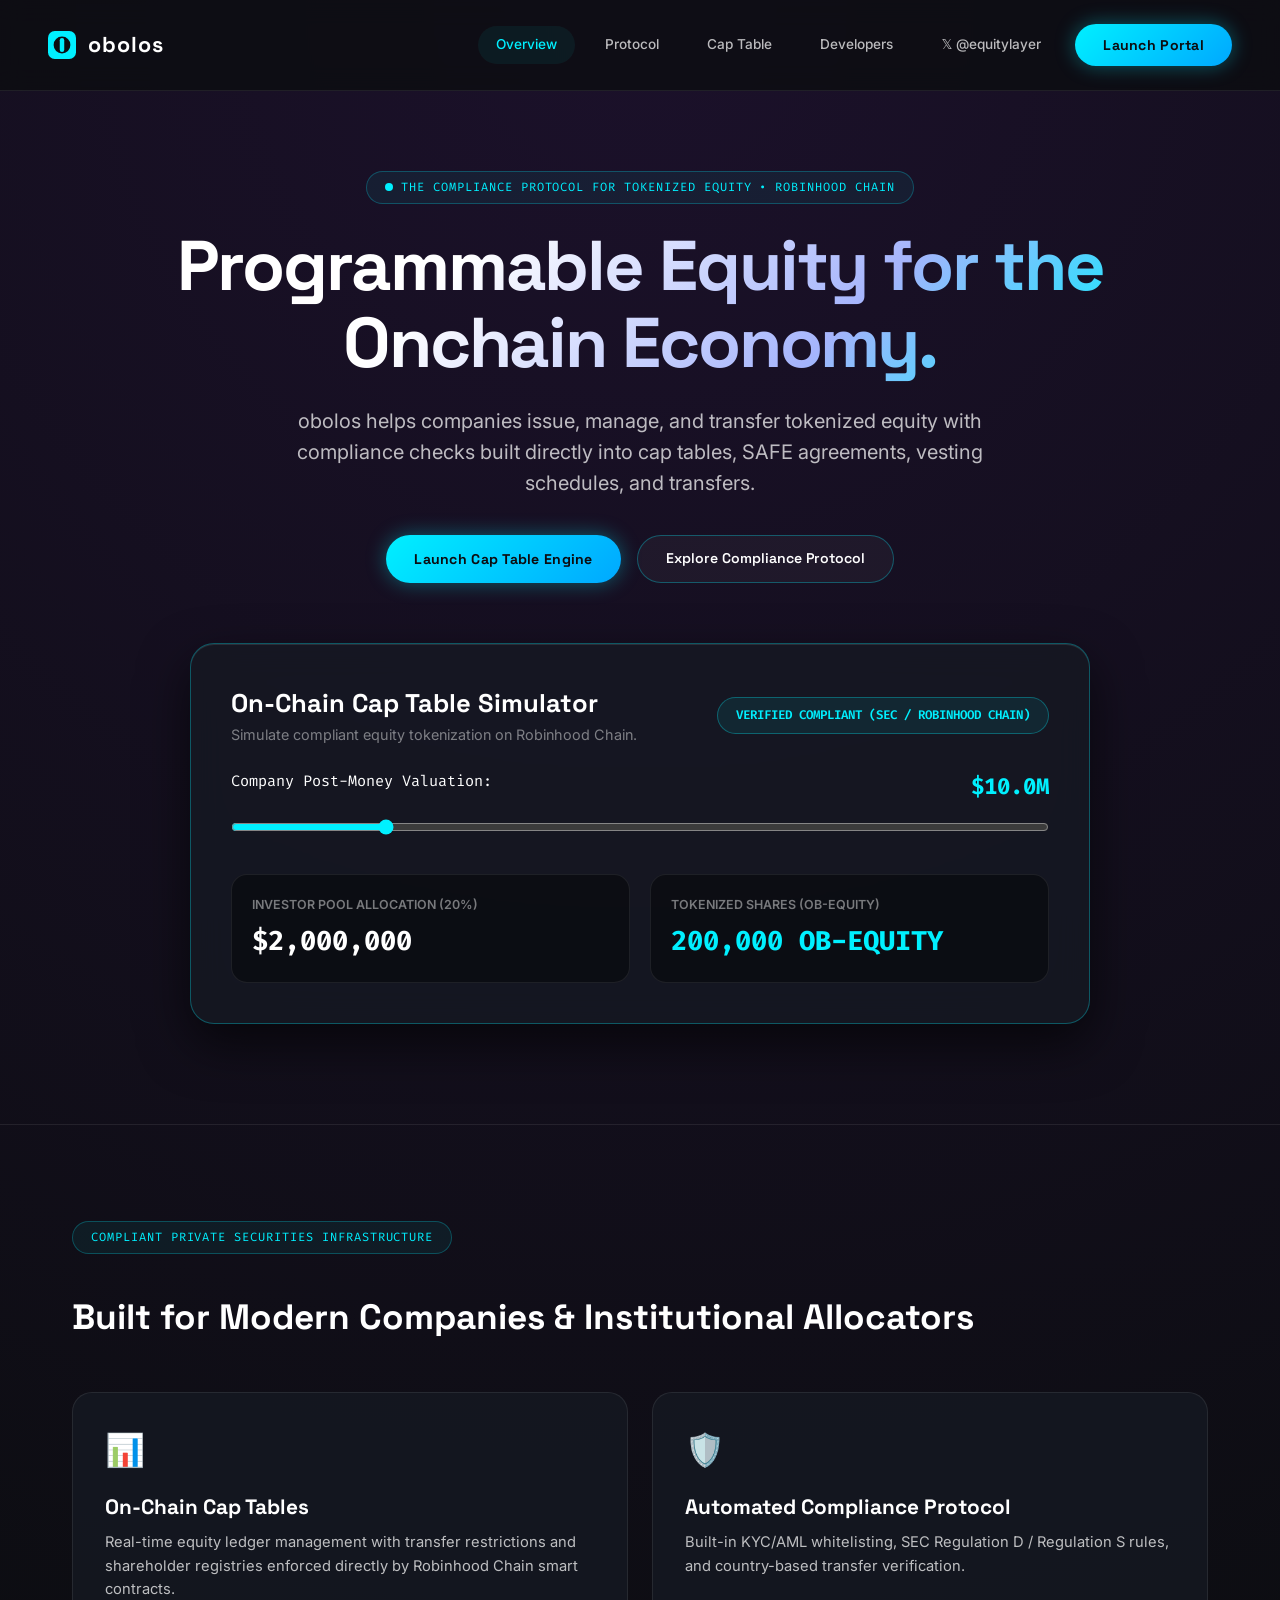
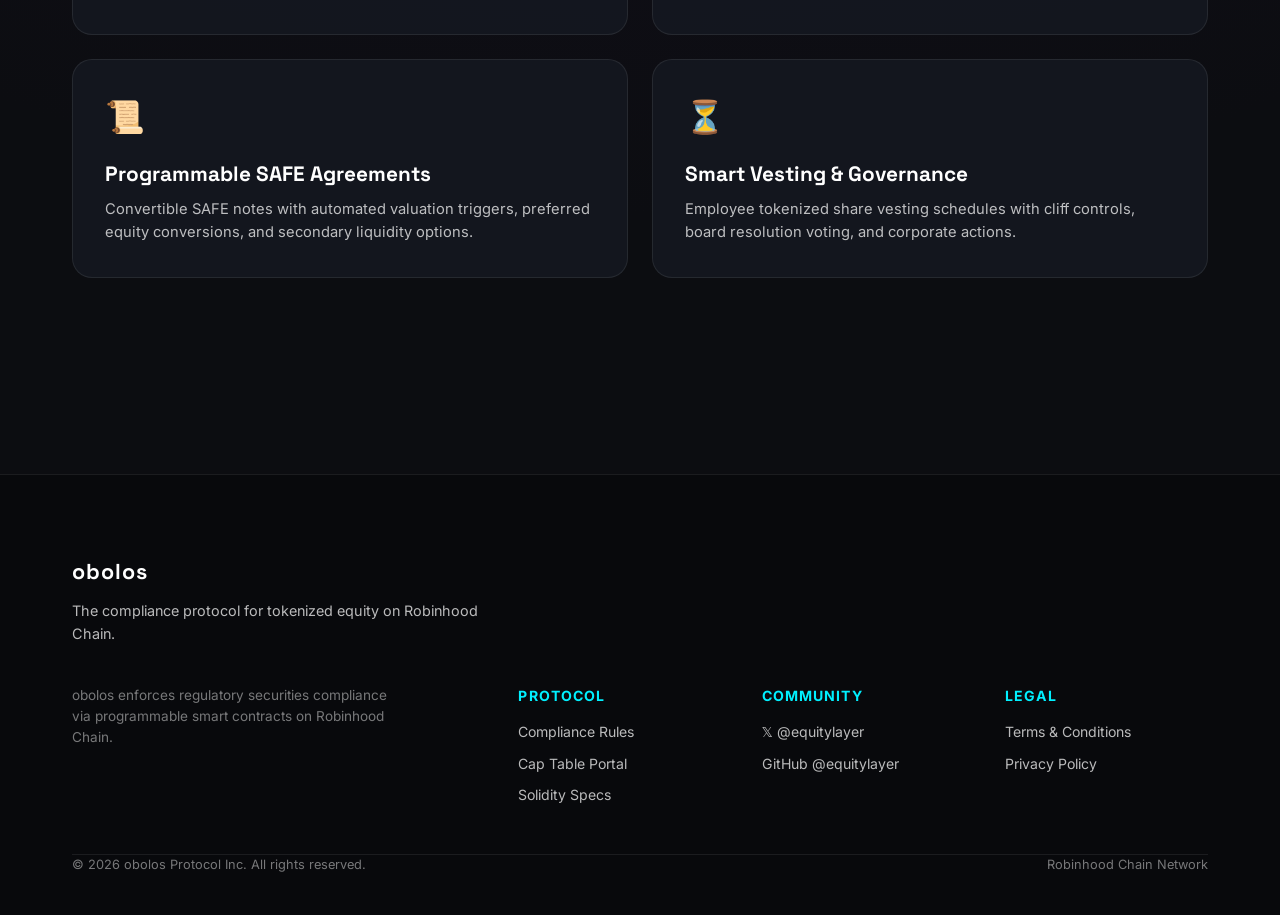
==== index.html @ 413ba65c "Initial commit of obolos (obolos.io replica for Robinhood Chain) — The Compliance Protocol for Token" ====
<!DOCTYPE html>
<html lang="en">
<head>
  <meta charset="utf-8" />
  <meta name="viewport" content="width=device-width, initial-scale=1" />
  <title>obolos | The Compliance Protocol for Tokenized Equity</title>
  <meta name="description" content="obolos helps companies issue, manage, and transfer tokenized equity with compliance checks built into cap tables, SAFE agreements, vesting, and transfers on Robinhood Chain." />
  <meta name="theme-color" content="#0c0d11" />
  <link rel="stylesheet" href="styles.css" />
  <link rel="icon" type="image/svg+xml" href="favicon.svg" />
  <meta property="og:title" content="obolos | The Compliance Protocol for Tokenized Equity" />
  <meta property="og:description" content="Programmable Equity for the Onchain Economy on Robinhood Chain." />
</head>
<body>

  <!-- Top Navigation Bar -->
  <header class="navbar-obolos">
    <a href="index.html" class="brand-logo-obolos">
      <svg width="28" height="28" viewBox="0 0 100 100" fill="none" xmlns="http://www.w3.org/2000/svg">
        <rect width="100" height="100" rx="24" fill="#00f0ff"/>
        <circle cx="50" cy="50" r="30" fill="#0c0d11"/>
        <rect x="42" y="25" width="16" height="50" rx="8" fill="#00f0ff"/>
      </svg>
      obolos
    </a>

    <div class="desktop-nav-links" style="display: flex; align-items: center; gap: 16px;">
      <nav class="nav-links-obolos">
        <a href="index.html" class="nav-link-obolos active">Overview</a>
        <a href="protocol.html" class="nav-link-obolos">Protocol</a>
        <a href="cap-table.html" class="nav-link-obolos">Cap Table</a>
        <a href="developers.html" class="nav-link-obolos">Developers</a>
        <a href="https://x.com/equitylayer" target="_blank" class="nav-link-obolos">𝕏 @equitylayer</a>
      </nav>

      <button class="btn-obolos-cyan" onclick="launchComplianceModal()">Launch Portal</button>
    </div>

    <!-- Mobile Hamburger Button -->
    <button class="btn-hamburger-obolos" onclick="toggleMobileMenuObolos()" aria-label="Open menu">
      <div>
        <span></span>
        <span></span>
        <span></span>
      </div>
    </button>
  </header>

  <!-- Mobile Menu Drawer -->
  <div id="mobileMenuDrawerObolos" class="mobile-menu-drawer-obolos">
    <div style="display: flex; justify-content: space-between; align-items: center;">
      <a href="index.html" class="brand-logo-obolos" onclick="toggleMobileMenuObolos()">
        obolos
      </a>
      <button style="background: transparent; border: none; font-size: 2rem; color: var(--neon-cyan);" onclick="toggleMobileMenuObolos()">&times;</button>
    </div>

    <div style="display: flex; flex-direction: column; gap: 24px; font-family: var(--font-display); font-size: 1.2rem; font-weight: 600; margin-top: 40px;">
      <a href="index.html" style="color: var(--neon-cyan);" onclick="toggleMobileMenuObolos()">Overview</a>
      <a href="protocol.html" style="color: #fff;" onclick="toggleMobileMenuObolos()">Protocol</a>
      <a href="cap-table.html" style="color: #fff;" onclick="toggleMobileMenuObolos()">Cap Table</a>
      <a href="developers.html" style="color: #fff;" onclick="toggleMobileMenuObolos()">Developers</a>
      <a href="https://x.com/equitylayer" target="_blank" style="color: var(--neon-cyan);" onclick="toggleMobileMenuObolos()">𝕏 @equitylayer</a>
    </div>

    <div style="margin-top: auto;">
      <button class="btn-obolos-cyan" style="width: 100%;" onclick="toggleMobileMenuObolos(); launchComplianceModal();">Launch Portal</button>
    </div>
  </div>

  <!-- HERO SECTION -->
  <section class="hero-obolos">
    <div class="wrap-container" style="position: relative; z-index: 10;">
      <div class="eyebrow-tag-obolos">
        <span style="width: 8px; height: 8px; border-radius: 50%; background: var(--neon-cyan);"></span>
        THE COMPLIANCE PROTOCOL FOR TOKENIZED EQUITY • ROBINHOOD CHAIN
      </div>

      <h1 class="hero-h1-obolos">Programmable Equity for the Onchain Economy.</h1>

      <p style="margin: 24px auto 0; max-width: 720px; font-size: 1.25rem; color: var(--text-muted); line-height: 1.55;">
        obolos helps companies issue, manage, and transfer tokenized equity with compliance checks built directly into cap tables, SAFE agreements, vesting schedules, and transfers.
      </p>

      <div style="margin-top: 36px; display: flex; justify-content: center; gap: 16px; flex-wrap: wrap;">
        <button class="btn-obolos-cyan" onclick="launchComplianceModal()">Launch Cap Table Engine</button>
        <a href="protocol.html" class="btn-obolos-outline">Explore Compliance Protocol</a>
      </div>

      <!-- INTERACTIVE CAP TABLE ENGINE WIDGET -->
      <div class="captable-card-obolos">
        <div style="display: flex; justify-content: space-between; align-items: center; margin-bottom: 24px; flex-wrap: wrap; gap: 16px;">
          <div>
            <h3 style="font-family: var(--font-display); font-size: 1.6rem; font-weight: 700;">On-Chain Cap Table Simulator</h3>
            <p style="color: var(--text-subtle); font-size: 0.9rem;">Simulate compliant equity tokenization on Robinhood Chain.</p>
          </div>

          <div id="complianceStatusBadge" style="background: rgba(0, 240, 255, 0.08); border: 1px solid rgba(0, 240, 255, 0.3); padding: 8px 18px; border-radius: 9999px; font-family: var(--font-mono); font-size: 0.78rem; color: var(--neon-cyan); font-weight: 600;">
            VERIFIED COMPLIANT (SEC / ROBINHOOD CHAIN)
          </div>
        </div>

        <div style="margin-bottom: 32px;">
          <div style="display: flex; justify-content: space-between; font-family: var(--font-mono); font-size: 0.95rem; margin-bottom: 12px;">
            <span>Company Post-Money Valuation:</span>
            <strong id="valDisplay" style="color: var(--neon-cyan); font-size: 1.4rem;">$10.0M</strong>
          </div>
          <input type="range" id="valSlider" min="1000000" max="50000000" step="1000000" value="10000000" style="width: 100%; accent-color: var(--neon-cyan); cursor: pointer;" />
        </div>

        <div style="display: grid; grid-template-columns: repeat(2, 1fr); gap: 20px;">
          <div style="background: rgba(0,0,0,0.4); border: 1px solid var(--stroke); border-radius: 16px; padding: 20px;">
            <div style="font-size: 0.78rem; color: var(--text-subtle); text-transform: uppercase; font-weight: 600;">Investor Pool Allocation (20%)</div>
            <div id="poolDisplay" style="font-family: var(--font-mono); font-size: 1.7rem; font-weight: 700; color: var(--text-white); margin-top: 6px;">$2,000,000</div>
          </div>

          <div style="background: rgba(0,0,0,0.4); border: 1px solid var(--stroke); border-radius: 16px; padding: 20px;">
            <div style="font-size: 0.78rem; color: var(--text-subtle); text-transform: uppercase; font-weight: 600;">Tokenized Shares (OB-EQUITY)</div>
            <div id="tokenSharesDisplay" style="font-family: var(--font-mono); font-size: 1.7rem; font-weight: 700; color: var(--neon-cyan); margin-top: 6px;">200,000 OB-EQUITY</div>
          </div>
        </div>
      </div>
    </div>
  </section>

  <!-- PROTOCOL FEATURES SECTION -->
  <section style="padding: 96px 0; border-top: 1px solid var(--stroke);">
    <div class="wrap-container">
      <div class="eyebrow-tag-obolos">COMPLIANT PRIVATE SECURITIES INFRASTRUCTURE</div>
      <h2 style="font-family: var(--font-display); font-size: 2.2rem; font-weight: 700; margin-top: 12px;">
        Built for Modern Companies & Institutional Allocators
      </h2>

      <div class="feature-grid-obolos">
        <div class="feature-card-item">
          <div style="font-size: 2rem; margin-bottom: 16px;">📊</div>
          <h3 style="font-family: var(--font-display); font-size: 1.3rem; font-weight: 700; margin-bottom: 8px;">On-Chain Cap Tables</h3>
          <p style="color: var(--text-muted); font-size: 0.92rem; line-height: 1.6;">
            Real-time equity ledger management with transfer restrictions and shareholder registries enforced directly by Robinhood Chain smart contracts.
          </p>
        </div>

        <div class="feature-card-item">
          <div style="font-size: 2rem; margin-bottom: 16px;">🛡️</div>
          <h3 style="font-family: var(--font-display); font-size: 1.3rem; font-weight: 700; margin-bottom: 8px;">Automated Compliance Protocol</h3>
          <p style="color: var(--text-muted); font-size: 0.92rem; line-height: 1.6;">
            Built-in KYC/AML whitelisting, SEC Regulation D / Regulation S rules, and country-based transfer verification.
          </p>
        </div>

        <div class="feature-card-item">
          <div style="font-size: 2rem; margin-bottom: 16px;">📜</div>
          <h3 style="font-family: var(--font-display); font-size: 1.3rem; font-weight: 700; margin-bottom: 8px;">Programmable SAFE Agreements</h3>
          <p style="color: var(--text-muted); font-size: 0.92rem; line-height: 1.6;">
            Convertible SAFE notes with automated valuation triggers, preferred equity conversions, and secondary liquidity options.
          </p>
        </div>

        <div class="feature-card-item">
          <div style="font-size: 2rem; margin-bottom: 16px;">⏳</div>
          <h3 style="font-family: var(--font-display); font-size: 1.3rem; font-weight: 700; margin-bottom: 8px;">Smart Vesting & Governance</h3>
          <p style="color: var(--text-muted); font-size: 0.92rem; line-height: 1.6;">
            Employee tokenized share vesting schedules with cliff controls, board resolution voting, and corporate actions.
          </p>
        </div>
      </div>
    </div>
  </section>

  <!-- FOOTER -->
  <footer class="footer-obolos">
    <div class="wrap-container">
      <div class="brand-logo-obolos" style="margin-bottom: 12px;">
        obolos
      </div>
      <p style="color: var(--text-muted); max-width: 440px; font-size: 0.9rem;">
        The compliance protocol for tokenized equity on Robinhood Chain.
      </p>

      <div class="footer-nav-grid" style="margin-top: 40px;">
        <div>
          <p style="font-size: 0.85rem; color: var(--text-subtle); max-width: 320px;">
            obolos enforces regulatory securities compliance via programmable smart contracts on Robinhood Chain.
          </p>
        </div>

        <div>
          <h4 style="font-size: 0.88rem; font-weight: 700; margin-bottom: 14px; text-transform: uppercase; letter-spacing: 0.08em; color: var(--neon-cyan);">Protocol</h4>
          <div style="display: flex; flex-direction: column; gap: 10px; font-size: 0.88rem; color: var(--text-muted);">
            <a href="protocol.html">Compliance Rules</a>
            <a href="cap-table.html">Cap Table Portal</a>
            <a href="developers.html">Solidity Specs</a>
          </div>
        </div>

        <div>
          <h4 style="font-size: 0.88rem; font-weight: 700; margin-bottom: 14px; text-transform: uppercase; letter-spacing: 0.08em; color: var(--neon-cyan);">Community</h4>
          <div style="display: flex; flex-direction: column; gap: 10px; font-size: 0.88rem; color: var(--text-muted);">
            <a href="https://x.com/equitylayer" target="_blank">𝕏 @equitylayer</a>
            <a href="https://github.com/equitylayer" target="_blank">GitHub @equitylayer</a>
          </div>
        </div>

        <div>
          <h4 style="font-size: 0.88rem; font-weight: 700; margin-bottom: 14px; text-transform: uppercase; letter-spacing: 0.08em; color: var(--neon-cyan);">Legal</h4>
          <div style="display: flex; flex-direction: column; gap: 10px; font-size: 0.88rem; color: var(--text-muted);">
            <a href="#">Terms & Conditions</a>
            <a href="#">Privacy Policy</a>
          </div>
        </div>
      </div>

      <div style="pt: 24px; border-top: 1px solid var(--stroke); display: flex; justify-content: space-between; font-size: 0.8rem; color: var(--text-subtle);">
        <span>&copy; 2026 obolos Protocol Inc. All rights reserved.</span>
        <span>Robinhood Chain Network</span>
      </div>
    </div>
  </footer>

  <script src="app.js"></script>
</body>
</html>
---- styles.css ----
/* ==========================================================================
   OBOLOS - THE COMPLIANCE PROTOCOL FOR TOKENIZED EQUITY (ROBINHOOD CHAIN)
   Design System: Dark Obsidian (#0c0d11), Neon Cyan (#00f0ff), Neon Violet (#8a2be2),
                  Glassmorphism (#161a23), Inter + Space Grotesk Typography
   ========================================================================== */

@import url('https://fonts.googleapis.com/css2?family=Inter:wght@300;400;500;600;700&family=Space+Grotesk:wght@400;500;600;700&family=Fira+Code:wght@400;500&display=swap');

:root {
  --bg-obsidian: #0c0d11;
  --bg-card: rgba(22, 26, 35, 0.75);
  --bg-card-hover: rgba(30, 36, 48, 0.85);

  --neon-cyan: #00f0ff;
  --neon-violet: #8a2be2;
  --neon-blue: #3b82f6;

  --stroke: rgba(255, 255, 255, 0.08);
  --stroke-glow: rgba(0, 240, 255, 0.3);

  --text-white: #ffffff;
  --text-muted: rgba(255, 255, 255, 0.72);
  --text-subtle: rgba(255, 255, 255, 0.45);

  --font-sans: 'Inter', system-ui, sans-serif;
  --font-display: 'Space Grotesk', system-ui, sans-serif;
  --font-mono: 'Fira Code', monospace;
}

*, *::before, *::after {
  box-sizing: border-box;
  margin: 0;
  padding: 0;
}

html {
  scroll-behavior: smooth;
  font-size: 16px;
  background-color: var(--bg-obsidian);
  color: var(--text-white);
  font-family: var(--font-sans);
  -webkit-font-smoothing: antialiased;
}

body {
  min-height: 100vh;
  position: relative;
  overflow-x: hidden;
  line-height: 1.55;
  background: radial-gradient(circle at 50% 0%, rgba(138, 43, 226, 0.12) 0%, rgba(12, 13, 17, 1) 70%);
}

a {
  color: inherit;
  text-decoration: none;
}

button {
  font-family: inherit;
  cursor: pointer;
}

/* Layout Container */
.wrap-container {
  max-width: 1200px;
  margin: 0 auto;
  padding: 0 32px;
}

/* Top Navbar */
.navbar-obolos {
  display: flex;
  align-items: center;
  justify-content: space-between;
  padding: 24px 48px;
  background: rgba(12, 13, 17, 0.8);
  backdrop-filter: blur(12px);
  position: sticky;
  top: 0;
  z-index: 100;
  border-bottom: 1px solid var(--stroke);
}

.brand-logo-obolos {
  display: inline-flex;
  align-items: center;
  gap: 12px;
  font-family: var(--font-display);
  font-size: 1.35rem;
  font-weight: 700;
  letter-spacing: 0.05em;
  color: var(--text-white);
}

.nav-links-obolos {
  display: flex;
  align-items: center;
  gap: 12px;
}

.nav-link-obolos {
  padding: 8px 18px;
  border-radius: 9999px;
  font-size: 0.85rem;
  font-weight: 500;
  color: var(--text-muted);
  transition: all 0.2s ease;
}

.nav-link-obolos:hover, .nav-link-obolos.active {
  color: var(--neon-cyan);
  background: rgba(0, 240, 255, 0.06);
}

/* Buttons */
.btn-obolos-cyan {
  background: linear-gradient(135deg, #00f0ff 0%, #00a8ff 100%);
  color: #0c0d11;
  padding: 12px 28px;
  border-radius: 9999px;
  border: none;
  font-family: var(--font-display);
  font-size: 0.88rem;
  font-weight: 700;
  letter-spacing: 0.02em;
  box-shadow: 0 0 20px rgba(0, 240, 255, 0.35);
  transition: all 0.2s ease;
  display: inline-flex;
  align-items: center;
  justify-content: center;
}

.btn-obolos-cyan:hover {
  transform: translateY(-2px);
  box-shadow: 0 0 30px rgba(0, 240, 255, 0.6);
}

.btn-obolos-outline {
  background: rgba(255, 255, 255, 0.04);
  color: var(--text-white);
  padding: 12px 28px;
  border-radius: 9999px;
  border: 1px solid var(--stroke-glow);
  font-family: var(--font-display);
  font-size: 0.88rem;
  font-weight: 600;
  transition: all 0.2s ease;
  display: inline-flex;
  align-items: center;
  justify-content: center;
}

.btn-obolos-outline:hover {
  background: rgba(0, 240, 255, 0.1);
  border-color: var(--neon-cyan);
  color: var(--neon-cyan);
}

/* Hero Section */
.hero-obolos {
  padding: 80px 0 100px;
  text-align: center;
  position: relative;
}

.eyebrow-tag-obolos {
  display: inline-flex;
  align-items: center;
  gap: 8px;
  background: rgba(0, 240, 255, 0.06);
  border: 1px solid rgba(0, 240, 255, 0.25);
  padding: 6px 18px;
  border-radius: 9999px;
  font-family: var(--font-mono);
  font-size: 0.75rem;
  color: var(--neon-cyan);
  margin-bottom: 24px;
  letter-spacing: 0.08em;
}

h1.hero-h1-obolos {
  font-family: var(--font-display);
  font-size: clamp(42px, 5.5vw, 72px);
  line-height: 1.1;
  font-weight: 700;
  letter-spacing: -0.03em;
  background: linear-gradient(135deg, #ffffff 30%, #a5b4fc 70%, #00f0ff 100%);
  -webkit-background-clip: text;
  -webkit-text-fill-color: transparent;
  max-width: 960px;
  margin: 0 auto;
}

/* Cap Table Calculator Card */
.captable-card-obolos {
  background: var(--bg-card);
  border: 1px solid var(--stroke-glow);
  border-radius: 24px;
  padding: 40px;
  margin: 60px auto 0;
  max-width: 900px;
  box-shadow: 0 20px 50px rgba(0, 0, 0, 0.6), inset 0 1px 0 rgba(255,255,255,0.1);
  backdrop-filter: blur(16px);
  text-align: left;
}

/* Feature Grid */
.feature-grid-obolos {
  display: grid;
  grid-template-columns: repeat(2, 1fr);
  gap: 24px;
  margin-top: 48px;
}

.feature-card-item {
  background: var(--bg-card);
  border: 1px solid var(--stroke);
  border-radius: 20px;
  padding: 32px;
  transition: all 0.3s ease;
}

.feature-card-item:hover {
  border-color: var(--neon-cyan);
  transform: translateY(-4px);
  box-shadow: 0 12px 30px rgba(0, 240, 255, 0.15);
}

/* Footer Section */
footer.footer-obolos {
  background: #08090c;
  color: var(--text-white);
  padding: 80px 0 40px;
  border-top: 1px solid var(--stroke);
  margin-top: 100px;
}

.footer-nav-grid {
  display: grid;
  grid-template-columns: 2fr repeat(3, 1fr);
  gap: 40px;
  margin-bottom: 48px;
}

/* Mobile Hamburger Button & Drawer */
.btn-hamburger-obolos {
  display: none;
  width: 40px;
  height: 40px;
  border-radius: 50%;
  border: 1px solid var(--stroke-glow);
  background: rgba(255, 255, 255, 0.05);
  align-items: center;
  justify-content: center;
  cursor: pointer;
}

.btn-hamburger-obolos span {
  display: block;
  width: 16px;
  height: 2px;
  background: var(--neon-cyan);
  margin: 3px 0;
}

.mobile-menu-drawer-obolos {
  display: none;
  position: fixed;
  inset: 0;
  z-index: 999;
  background: rgba(12, 13, 17, 0.98);
  backdrop-filter: blur(16px);
  padding: 32px 24px;
  flex-direction: column;
  justify-content: space-between;
}

.mobile-menu-drawer-obolos.open {
  display: flex;
}

/* Responsive Media Queries */
@media (max-width: 1024px) {
  .wrap-container { padding: 0 24px; }
  .navbar-obolos { padding: 20px 24px; }
  .feature-grid-obolos { grid-template-columns: 1fr; }
  .footer-nav-grid { grid-template-columns: 1fr 1fr; gap: 32px; }
}

@media (max-width: 768px) {
  .desktop-nav-links { display: none !important; }
  .btn-hamburger-obolos { display: flex !important; }
  .navbar-obolos { padding: 16px 20px; }
  .hero-obolos { padding: 40px 0 60px; }
  h1.hero-h1-obolos { font-size: 2.3rem; }
  .captable-card-obolos { padding: 24px; margin-top: 36px; }
  .footer-nav-grid { grid-template-columns: 1fr; gap: 28px; }
}
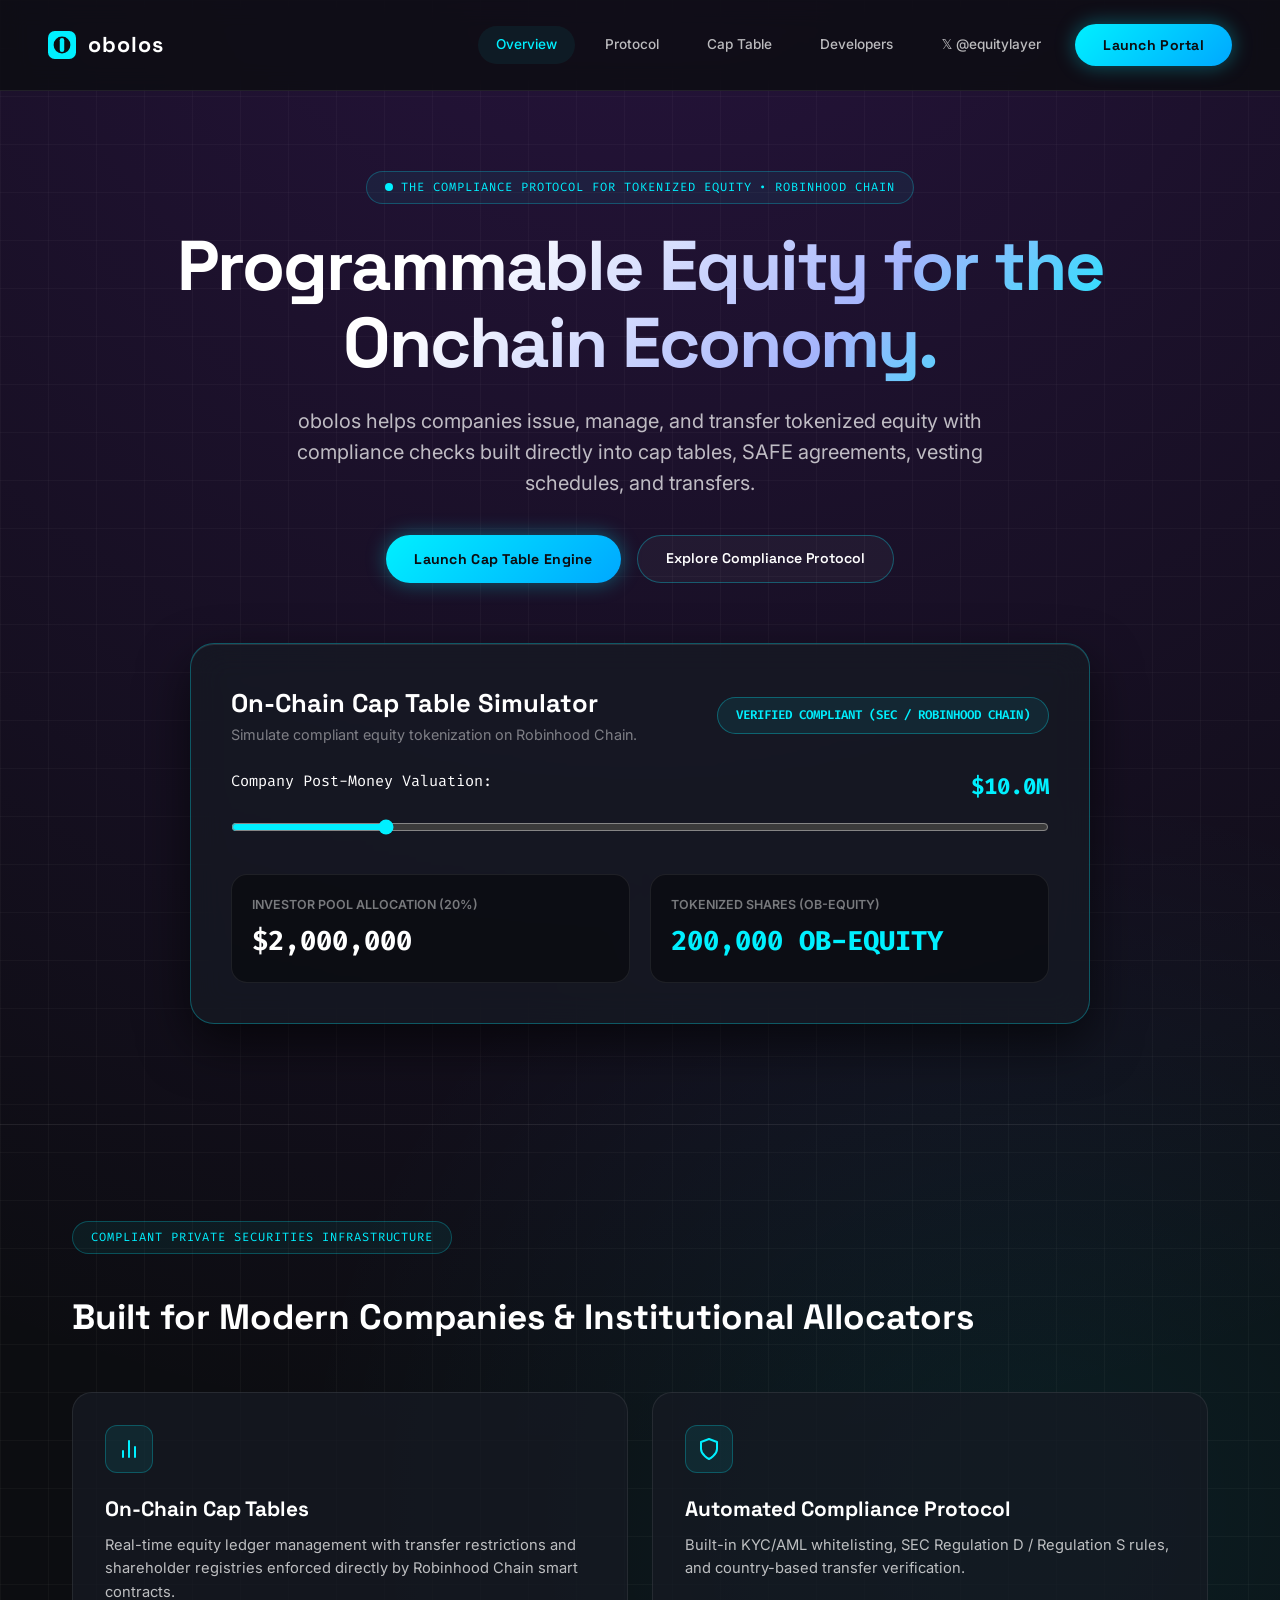
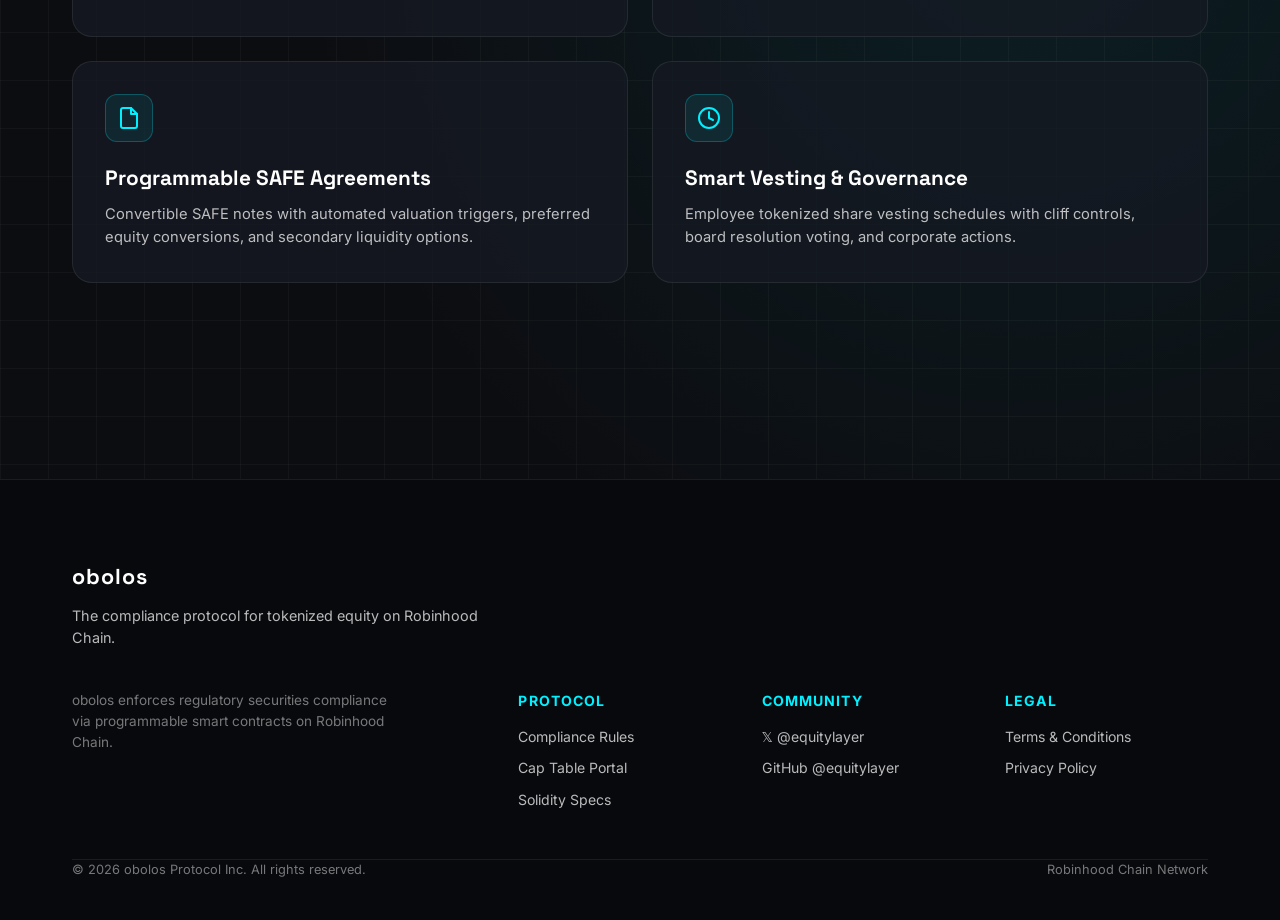
==== commit e47be245: "Upgrade UI to ultra-professional aesthetic with minimalist futuristic SVG icons and cyber grid mesh" ====
--- a/index.html
+++ b/index.html
@@ -133,7 +133,11 @@
 
       <div class="feature-grid-obolos">
         <div class="feature-card-item">
-          <div style="font-size: 2rem; margin-bottom: 16px;">📊</div>
+          <div style="width: 48px; height: 48px; border-radius: 12px; background: rgba(0, 240, 255, 0.08); border: 1px solid rgba(0, 240, 255, 0.25); display: flex; align-items: center; justify-content: center; margin-bottom: 20px;">
+            <svg width="24" height="24" viewBox="0 0 24 24" fill="none" xmlns="http://www.w3.org/2000/svg">
+              <path d="M18 20V10M12 20V4M6 20V14" stroke="#00f0ff" stroke-width="2" stroke-linecap="round" stroke-linejoin="round"/>
+            </svg>
+          </div>
           <h3 style="font-family: var(--font-display); font-size: 1.3rem; font-weight: 700; margin-bottom: 8px;">On-Chain Cap Tables</h3>
           <p style="color: var(--text-muted); font-size: 0.92rem; line-height: 1.6;">
             Real-time equity ledger management with transfer restrictions and shareholder registries enforced directly by Robinhood Chain smart contracts.
@@ -141,7 +145,11 @@
         </div>
 
         <div class="feature-card-item">
-          <div style="font-size: 2rem; margin-bottom: 16px;">🛡️</div>
+          <div style="width: 48px; height: 48px; border-radius: 12px; background: rgba(0, 240, 255, 0.08); border: 1px solid rgba(0, 240, 255, 0.25); display: flex; align-items: center; justify-content: center; margin-bottom: 20px;">
+            <svg width="24" height="24" viewBox="0 0 24 24" fill="none" xmlns="http://www.w3.org/2000/svg">
+              <path d="M12 22s8-4 8-10V5l-8-3-8 3v7c0 6 8 10 8 10z" stroke="#00f0ff" stroke-width="2" stroke-linecap="round" stroke-linejoin="round"/>
+            </svg>
+          </div>
           <h3 style="font-family: var(--font-display); font-size: 1.3rem; font-weight: 700; margin-bottom: 8px;">Automated Compliance Protocol</h3>
           <p style="color: var(--text-muted); font-size: 0.92rem; line-height: 1.6;">
             Built-in KYC/AML whitelisting, SEC Regulation D / Regulation S rules, and country-based transfer verification.
@@ -149,7 +157,12 @@
         </div>
 
         <div class="feature-card-item">
-          <div style="font-size: 2rem; margin-bottom: 16px;">📜</div>
+          <div style="width: 48px; height: 48px; border-radius: 12px; background: rgba(0, 240, 255, 0.08); border: 1px solid rgba(0, 240, 255, 0.25); display: flex; align-items: center; justify-content: center; margin-bottom: 20px;">
+            <svg width="24" height="24" viewBox="0 0 24 24" fill="none" xmlns="http://www.w3.org/2000/svg">
+              <path d="M14 2H6a2 2 0 0 0-2 2v16a2 2 0 0 0 2 2h12a2 2 0 0 0 2-2V8z" stroke="#00f0ff" stroke-width="2" stroke-linecap="round" stroke-linejoin="round"/>
+              <polyline points="14 2 14 8 20 8" stroke="#00f0ff" stroke-width="2" stroke-linecap="round" stroke-linejoin="round"/>
+            </svg>
+          </div>
           <h3 style="font-family: var(--font-display); font-size: 1.3rem; font-weight: 700; margin-bottom: 8px;">Programmable SAFE Agreements</h3>
           <p style="color: var(--text-muted); font-size: 0.92rem; line-height: 1.6;">
             Convertible SAFE notes with automated valuation triggers, preferred equity conversions, and secondary liquidity options.
@@ -157,7 +170,12 @@
         </div>
 
         <div class="feature-card-item">
-          <div style="font-size: 2rem; margin-bottom: 16px;">⏳</div>
+          <div style="width: 48px; height: 48px; border-radius: 12px; background: rgba(0, 240, 255, 0.08); border: 1px solid rgba(0, 240, 255, 0.25); display: flex; align-items: center; justify-content: center; margin-bottom: 20px;">
+            <svg width="24" height="24" viewBox="0 0 24 24" fill="none" xmlns="http://www.w3.org/2000/svg">
+              <circle cx="12" cy="12" r="10" stroke="#00f0ff" stroke-width="2"/>
+              <polyline points="12 6 12 12 16 14" stroke="#00f0ff" stroke-width="2" stroke-linecap="round" stroke-linejoin="round"/>
+            </svg>
+          </div>
           <h3 style="font-family: var(--font-display); font-size: 1.3rem; font-weight: 700; margin-bottom: 8px;">Smart Vesting & Governance</h3>
           <p style="color: var(--text-muted); font-size: 0.92rem; line-height: 1.6;">
             Employee tokenized share vesting schedules with cliff controls, board resolution voting, and corporate actions.
--- a/styles.css
+++ b/styles.css
@@ -47,7 +47,13 @@
   position: relative;
   overflow-x: hidden;
   line-height: 1.55;
-  background: radial-gradient(circle at 50% 0%, rgba(138, 43, 226, 0.12) 0%, rgba(12, 13, 17, 1) 70%);
+  background-color: var(--bg-obsidian);
+  background-image: 
+    radial-gradient(circle at 50% -10%, rgba(138, 43, 226, 0.22) 0%, transparent 60%),
+    radial-gradient(circle at 80% 60%, rgba(0, 240, 255, 0.08) 0%, transparent 40%),
+    linear-gradient(rgba(255, 255, 255, 0.03) 1px, transparent 1px),
+    linear-gradient(90deg, rgba(255, 255, 255, 0.03) 1px, transparent 1px);
+  background-size: 100% 100%, 100% 100%, 48px 48px, 48px 48px;
 }
 
 a {
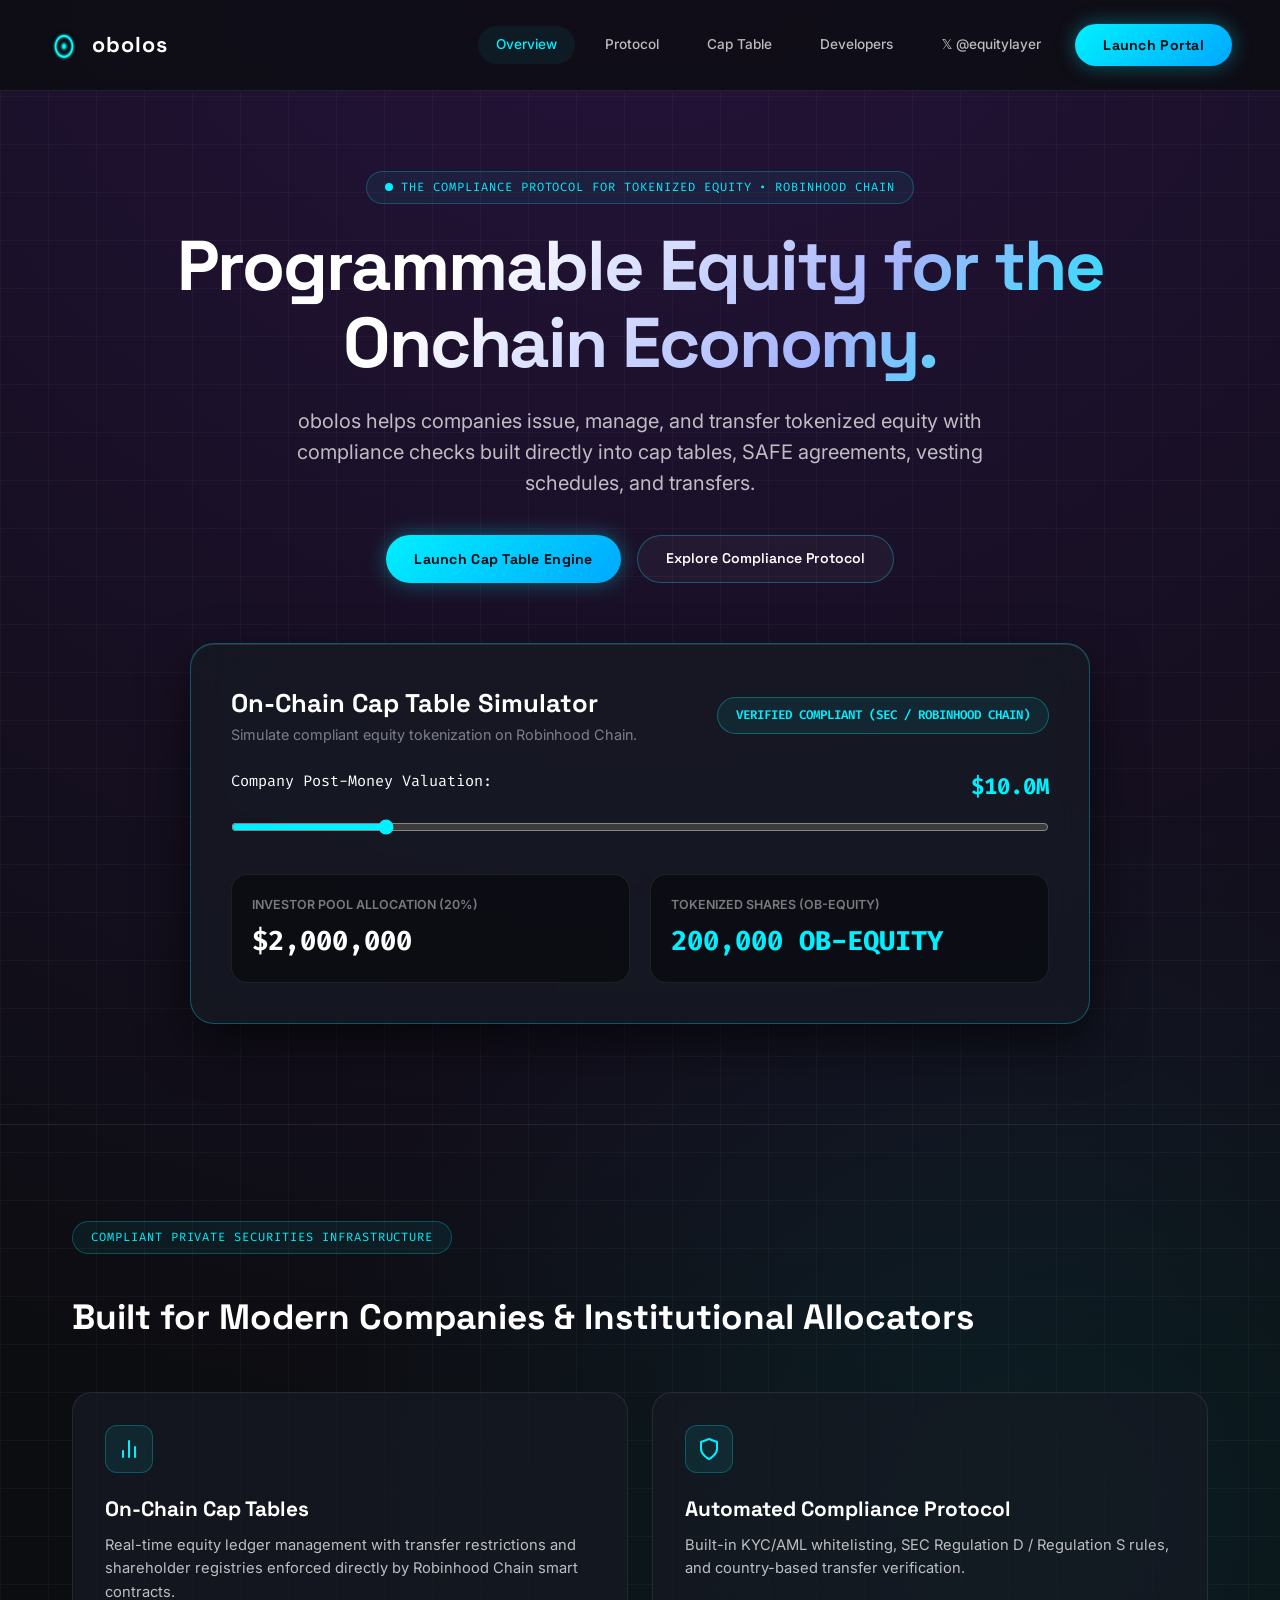
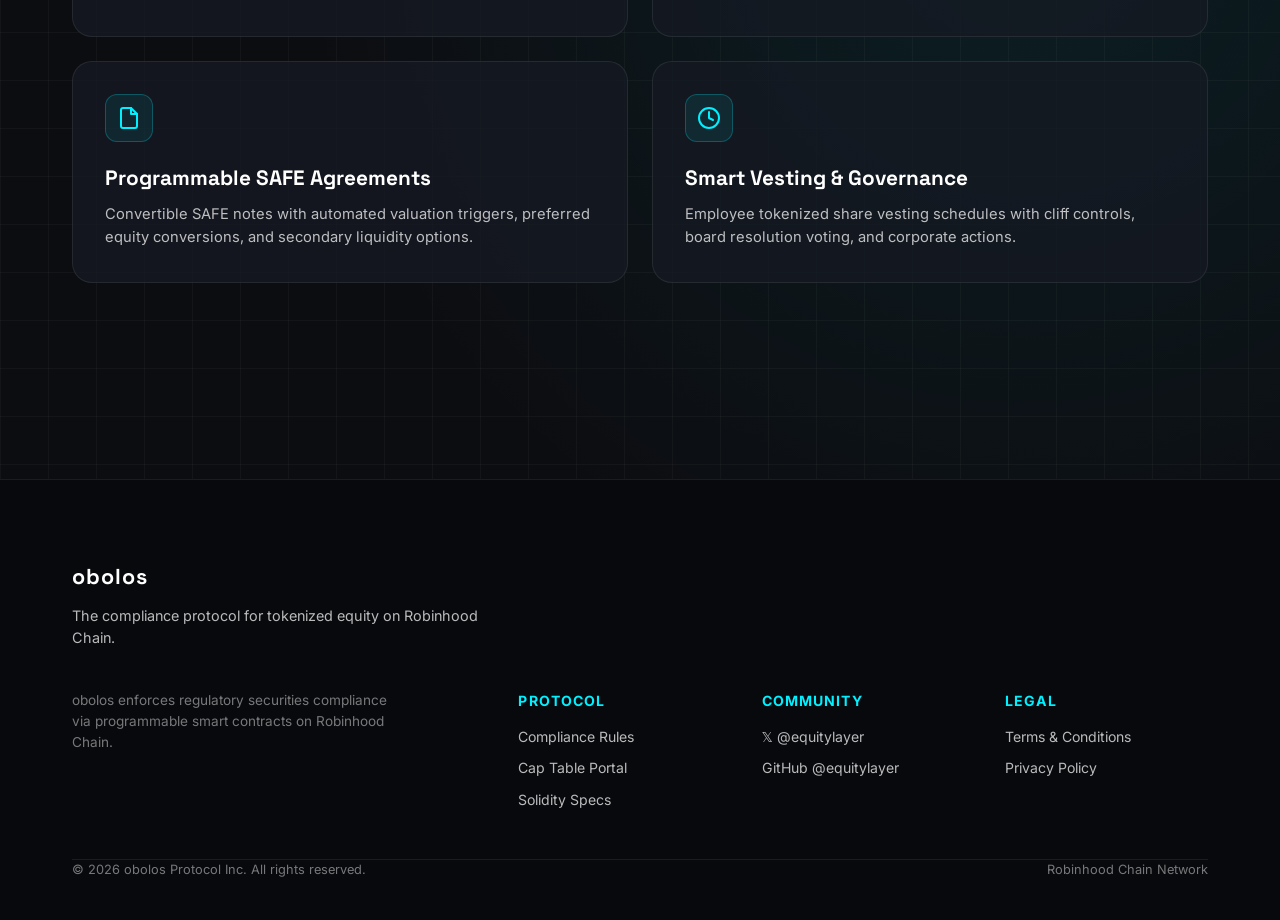
==== commit ec848467: "Update official obolos glowing neon cyan ring emblem logo and favicon across all 4 HTML pages" ====
--- a/index.html
+++ b/index.html
@@ -7,7 +7,9 @@
   <meta name="description" content="obolos helps companies issue, manage, and transfer tokenized equity with compliance checks built into cap tables, SAFE agreements, vesting, and transfers on Robinhood Chain." />
   <meta name="theme-color" content="#0c0d11" />
   <link rel="stylesheet" href="styles.css" />
+  <link rel="icon" type="image/png" href="favicon.png" />
   <link rel="icon" type="image/svg+xml" href="favicon.svg" />
+  <link rel="apple-touch-icon" href="apple-touch-icon.png" />
   <meta property="og:title" content="obolos | The Compliance Protocol for Tokenized Equity" />
   <meta property="og:description" content="Programmable Equity for the Onchain Economy on Robinhood Chain." />
 </head>
@@ -16,11 +18,7 @@
   <!-- Top Navigation Bar -->
   <header class="navbar-obolos">
     <a href="index.html" class="brand-logo-obolos">
-      <svg width="28" height="28" viewBox="0 0 100 100" fill="none" xmlns="http://www.w3.org/2000/svg">
-        <rect width="100" height="100" rx="24" fill="#00f0ff"/>
-        <circle cx="50" cy="50" r="30" fill="#0c0d11"/>
-        <rect x="42" y="25" width="16" height="50" rx="8" fill="#00f0ff"/>
-      </svg>
+      <img src="logo.png" alt="obolos logo" style="width: 32px; height: 32px; border-radius: 50%; object-fit: cover;">
       obolos
     </a>
 
@@ -68,6 +66,24 @@
     </div>
   </div>
 
+  <!-- INTERACTIVE PORTAL MODAL -->
+  <div id="obolosPortalModal" style="position: fixed; inset: 0; z-index: 2000; background: rgba(12, 13, 17, 0.9); backdrop-filter: blur(12px); display: none; align-items: center; justify-content: center;">
+    <div style="background: var(--bg-card); border: 1px solid var(--stroke-glow); border-radius: 24px; padding: 36px; width: 100%; max-width: 480px; box-shadow: 0 20px 50px rgba(0, 240, 255, 0.2);">
+      <div style="display: flex; justify-content: space-between; align-items: center; margin-bottom: 20px;">
+        <h3 style="font-family: var(--font-display); font-size: 1.4rem; font-weight: 700; color: var(--neon-cyan);">Robinhood Equity Portal</h3>
+        <button style="background: transparent; border: none; font-size: 1.6rem; color: var(--text-subtle);" onclick="closePortalModal()">&times;</button>
+      </div>
+
+      <p style="font-size: 0.88rem; color: var(--text-muted); margin-bottom: 24px;">Issue, manage, and verify compliance for tokenized equity on Robinhood Chain.</p>
+
+      <div style="display: flex; flex-direction: column; gap: 12px;">
+        <a href="cap-table.html" class="btn-obolos-cyan" style="width: 100%; text-align: center;">📊 Open Cap Table Ledger</a>
+        <a href="protocol.html" class="btn-obolos-outline" style="width: 100%; text-align: center;">🛡️ Verify Compliance Rules</a>
+        <a href="developers.html" class="btn-obolos-outline" style="width: 100%; text-align: center;">⚡ Developer Solidity Specs</a>
+      </div>
+    </div>
+  </div>
+
   <!-- HERO SECTION -->
   <section class="hero-obolos">
     <div class="wrap-container" style="position: relative; z-index: 10;">
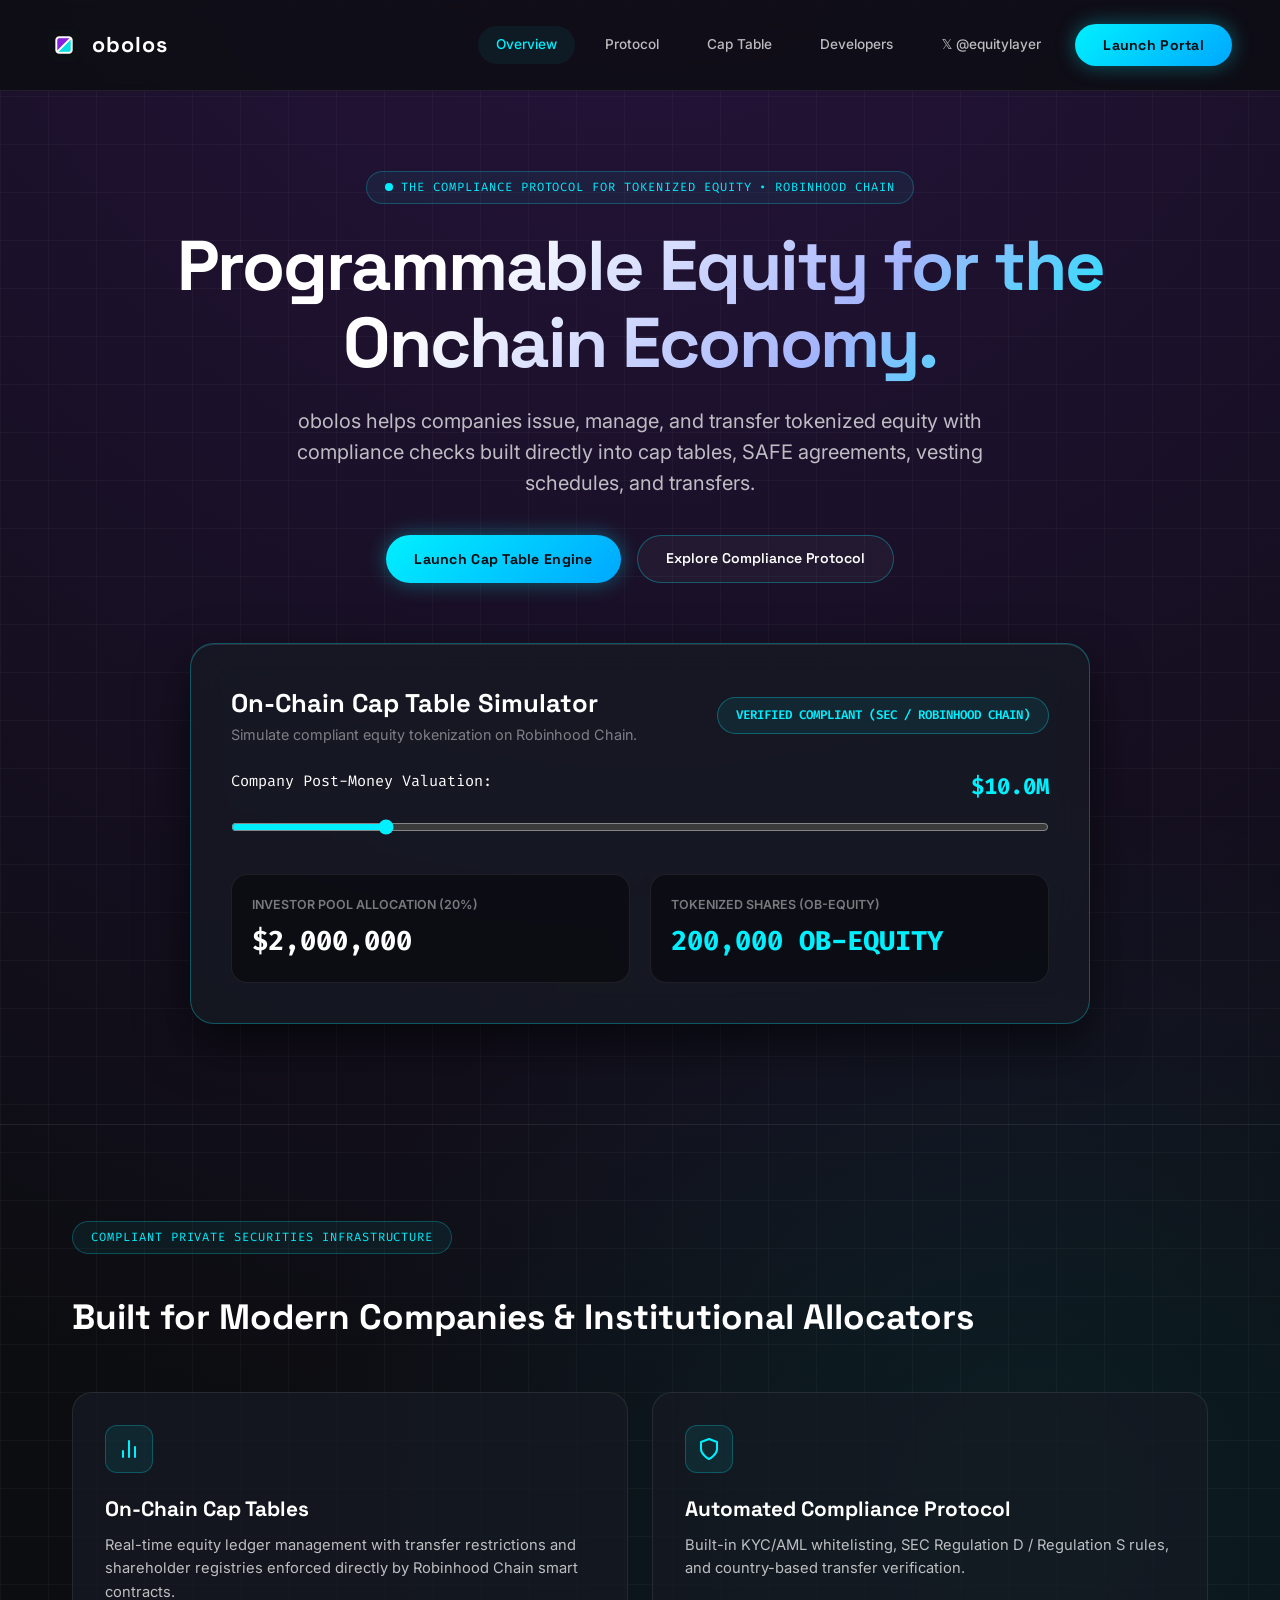
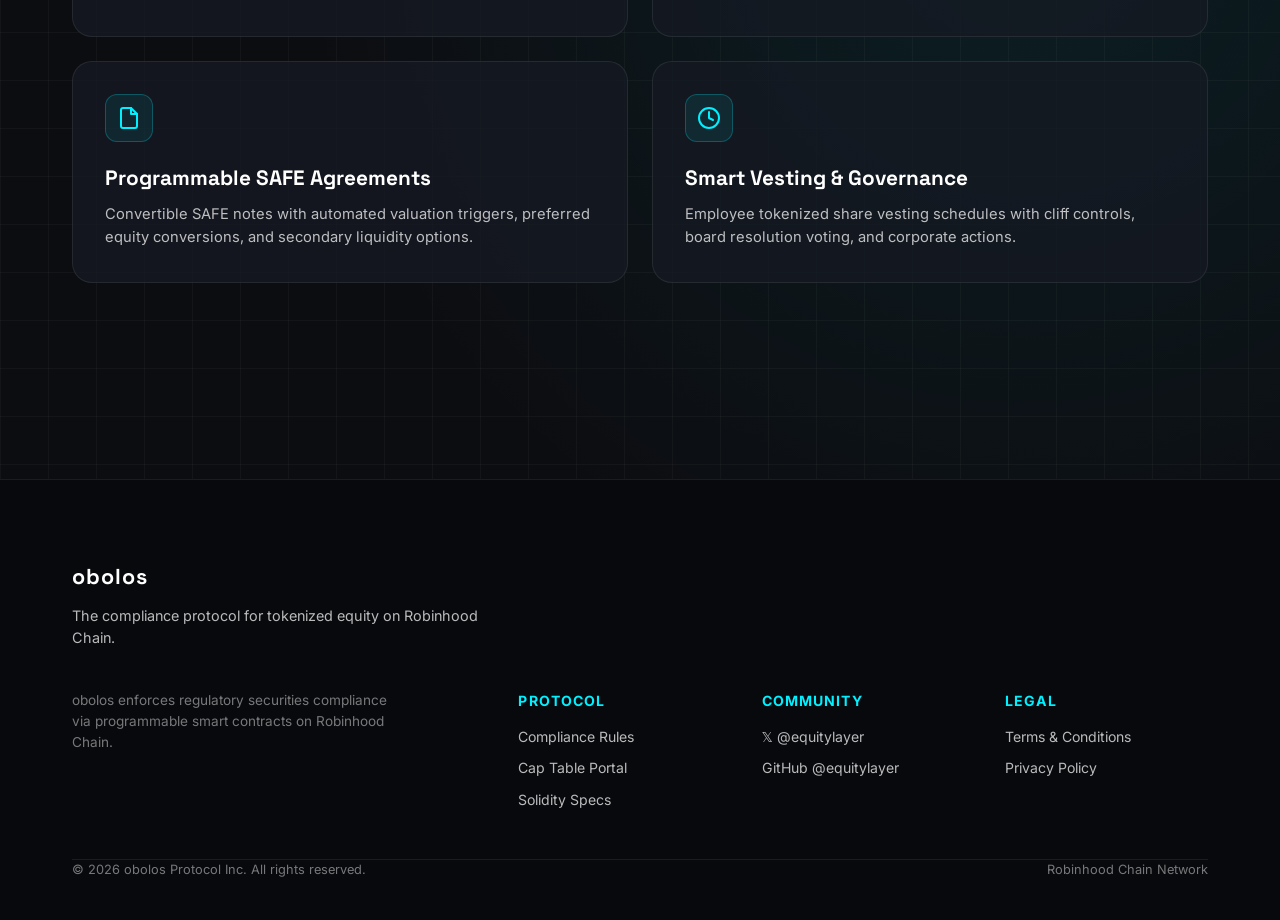
==== commit 02eb996d: "Update official obolos purple and cyan diagonal split triangle logo and favicon assets across all pa" ====
--- a/index.html
+++ b/index.html
@@ -18,7 +18,7 @@
   <!-- Top Navigation Bar -->
   <header class="navbar-obolos">
     <a href="index.html" class="brand-logo-obolos">
-      <img src="logo.png" alt="obolos logo" style="width: 32px; height: 32px; border-radius: 50%; object-fit: cover;">
+      <img src="logo.png" alt="obolos logo" style="width: 32px; height: 32px; border-radius: 8px; object-fit: cover;">
       obolos
     </a>
 
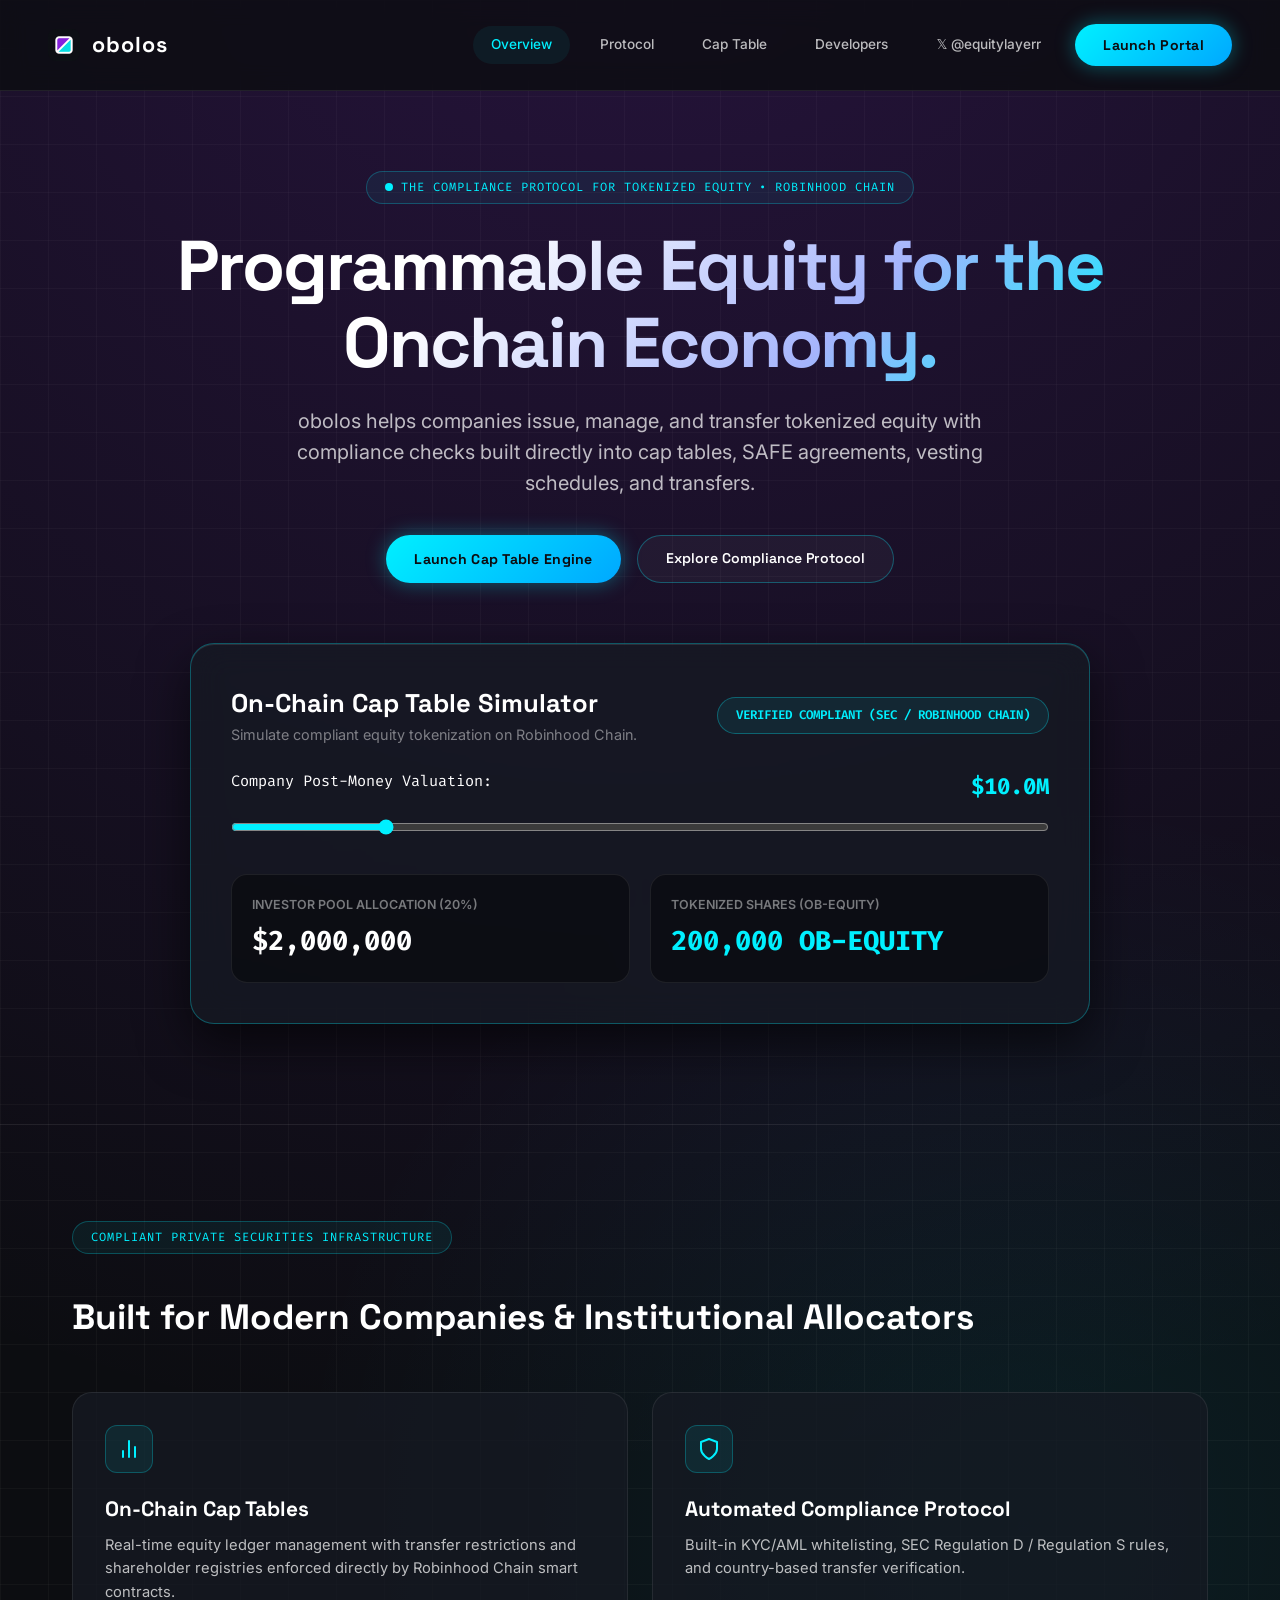
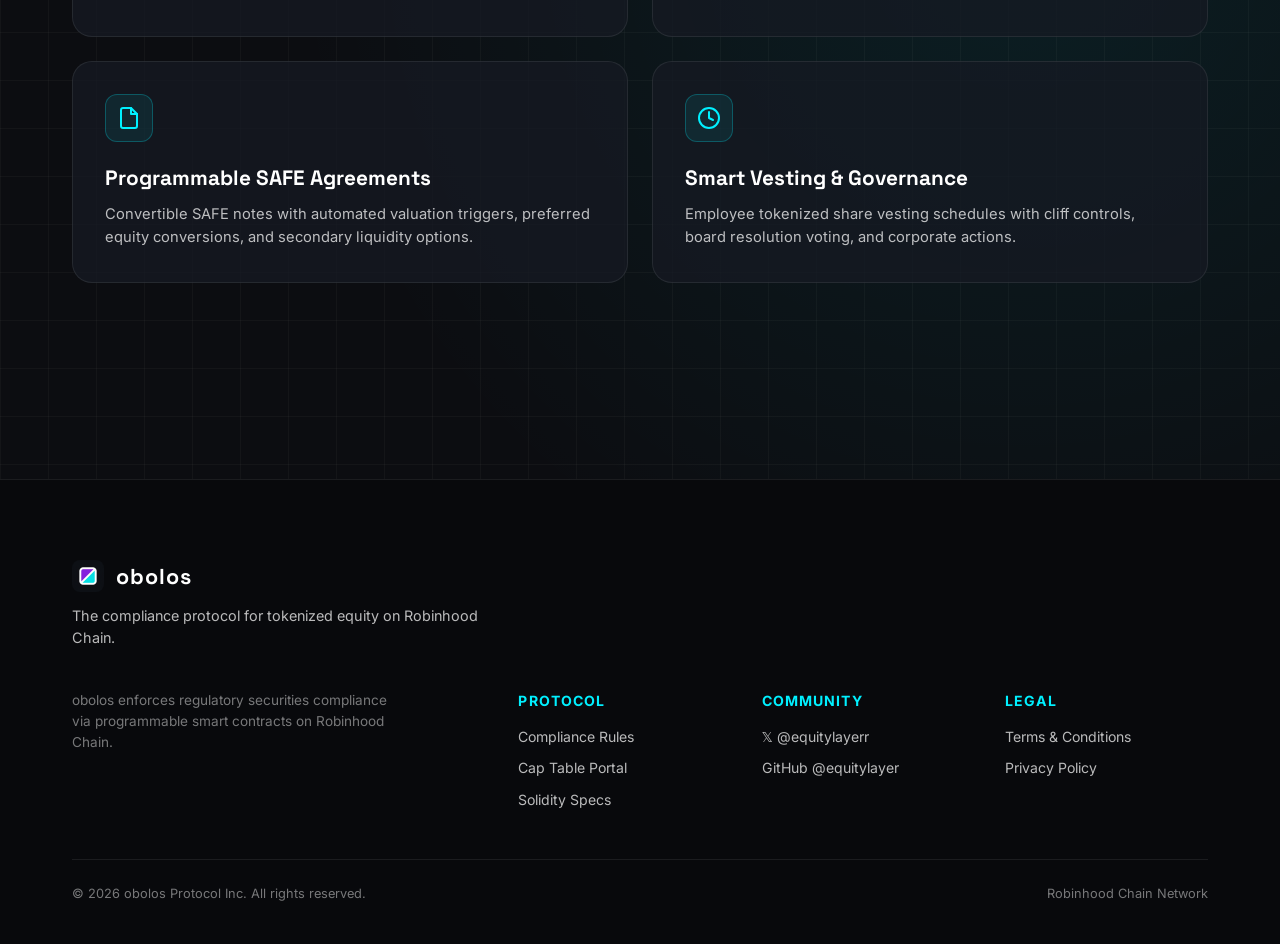
==== commit 1d285015: "Update official X profile link to https://x.com/equitylayerr across all pages" ====
--- a/index.html
+++ b/index.html
@@ -28,7 +28,7 @@
         <a href="protocol.html" class="nav-link-obolos">Protocol</a>
         <a href="cap-table.html" class="nav-link-obolos">Cap Table</a>
         <a href="developers.html" class="nav-link-obolos">Developers</a>
-        <a href="https://x.com/equitylayer" target="_blank" class="nav-link-obolos">𝕏 @equitylayer</a>
+        <a href="https://x.com/equitylayerr" target="_blank" class="nav-link-obolos">𝕏 @equitylayerr</a>
       </nav>
 
       <button class="btn-obolos-cyan" onclick="launchComplianceModal()">Launch Portal</button>
@@ -58,7 +58,7 @@
       <a href="protocol.html" style="color: #fff;" onclick="toggleMobileMenuObolos()">Protocol</a>
       <a href="cap-table.html" style="color: #fff;" onclick="toggleMobileMenuObolos()">Cap Table</a>
       <a href="developers.html" style="color: #fff;" onclick="toggleMobileMenuObolos()">Developers</a>
-      <a href="https://x.com/equitylayer" target="_blank" style="color: var(--neon-cyan);" onclick="toggleMobileMenuObolos()">𝕏 @equitylayer</a>
+      <a href="https://x.com/equitylayerr" target="_blank" style="color: var(--neon-cyan);" onclick="toggleMobileMenuObolos()">𝕏 @equitylayerr</a>
     </div>
 
     <div style="margin-top: auto;">
@@ -205,6 +205,7 @@
   <footer class="footer-obolos">
     <div class="wrap-container">
       <div class="brand-logo-obolos" style="margin-bottom: 12px;">
+        <img src="logo.png" alt="obolos logo" style="width: 32px; height: 32px; border-radius: 8px; object-fit: cover;">
         obolos
       </div>
       <p style="color: var(--text-muted); max-width: 440px; font-size: 0.9rem;">
@@ -230,7 +231,7 @@
         <div>
           <h4 style="font-size: 0.88rem; font-weight: 700; margin-bottom: 14px; text-transform: uppercase; letter-spacing: 0.08em; color: var(--neon-cyan);">Community</h4>
           <div style="display: flex; flex-direction: column; gap: 10px; font-size: 0.88rem; color: var(--text-muted);">
-            <a href="https://x.com/equitylayer" target="_blank">𝕏 @equitylayer</a>
+            <a href="https://x.com/equitylayerr" target="_blank">𝕏 @equitylayerr</a>
             <a href="https://github.com/equitylayer" target="_blank">GitHub @equitylayer</a>
           </div>
         </div>
@@ -244,7 +245,7 @@
         </div>
       </div>
 
-      <div style="pt: 24px; border-top: 1px solid var(--stroke); display: flex; justify-content: space-between; font-size: 0.8rem; color: var(--text-subtle);">
+      <div style="padding-top: 24px; border-top: 1px solid var(--stroke); display: flex; justify-content: space-between; font-size: 0.8rem; color: var(--text-subtle);">
         <span>&copy; 2026 obolos Protocol Inc. All rights reserved.</span>
         <span>Robinhood Chain Network</span>
       </div>
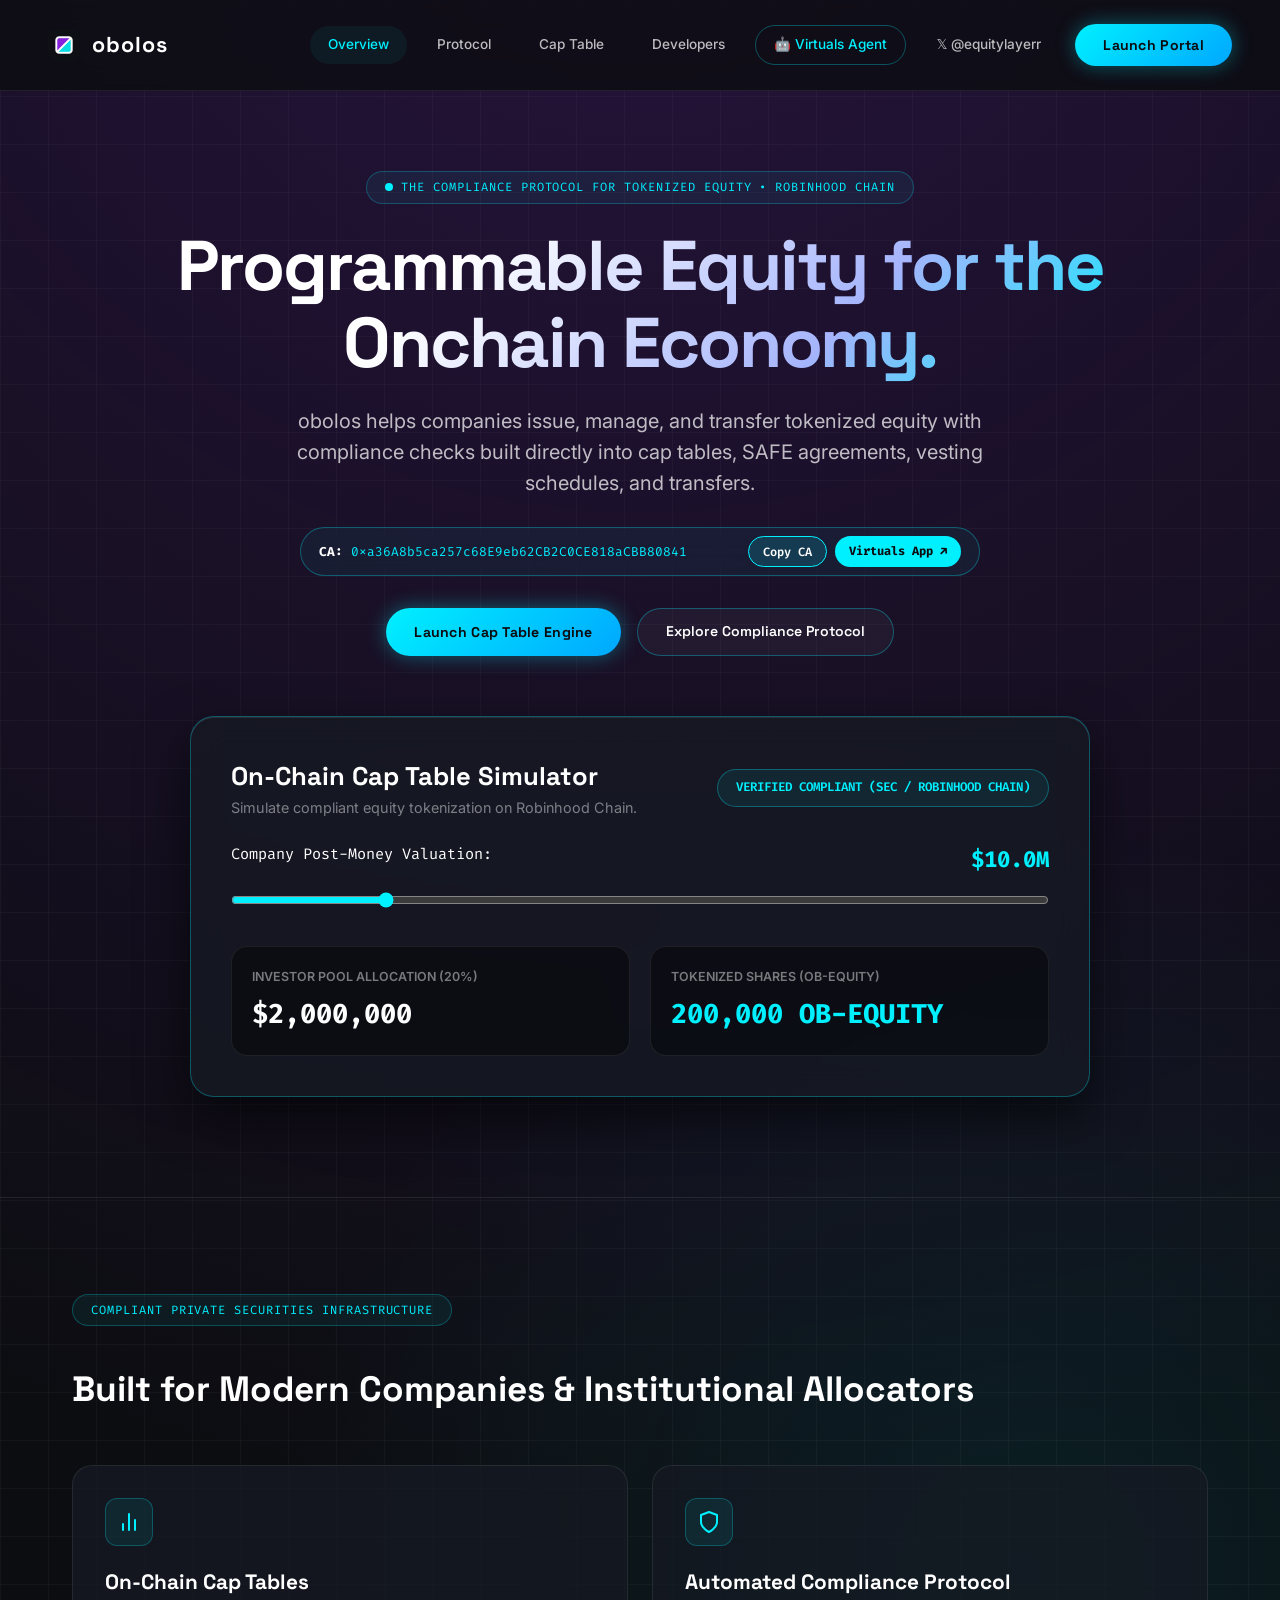
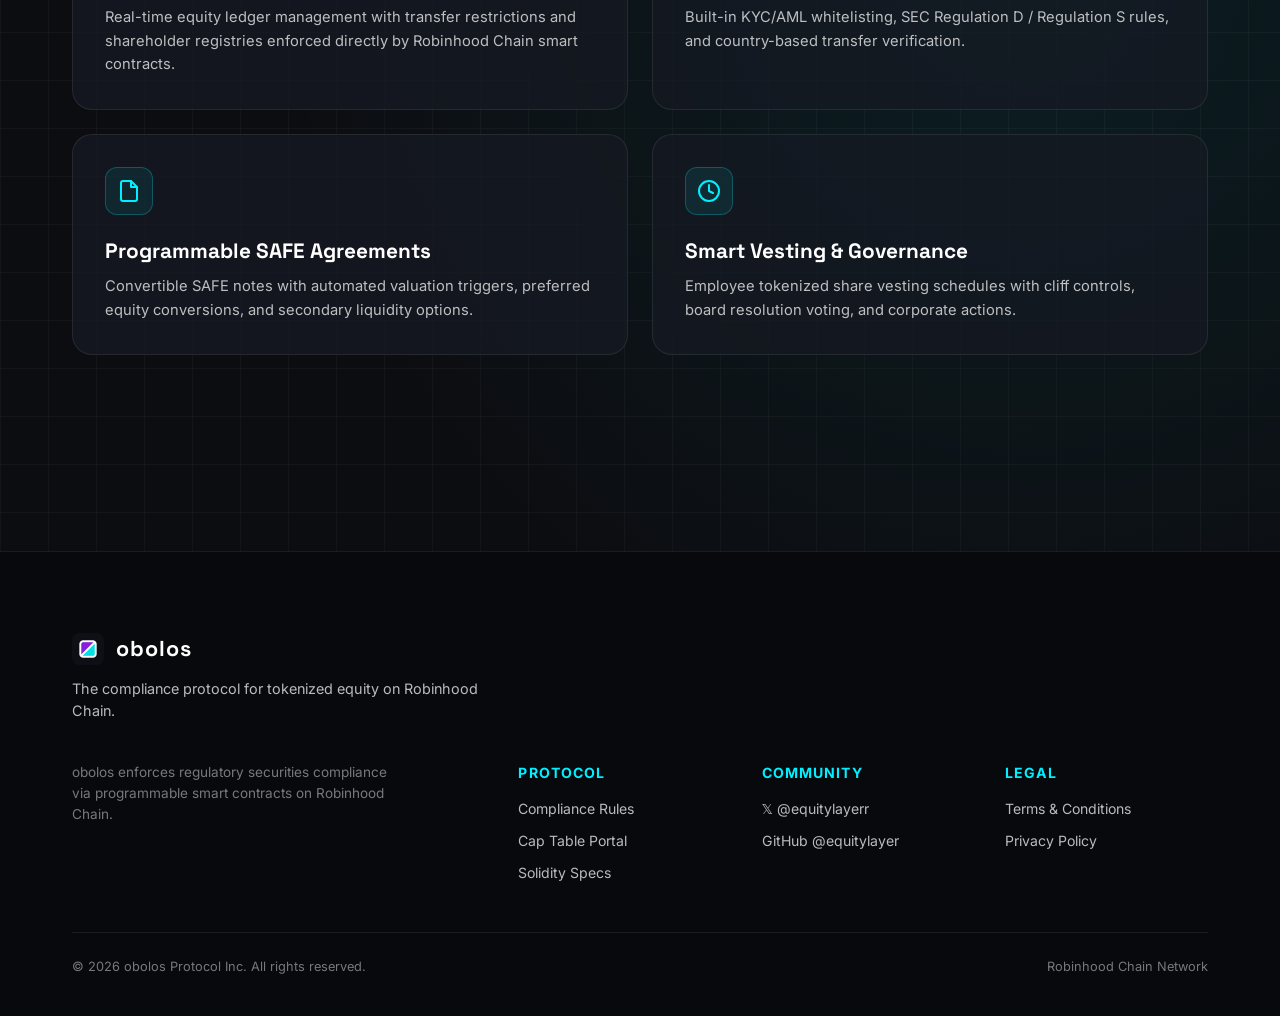
==== commit da527206: "Add Virtuals Protocol App link (https://app.virtuals.io/virtuals/125833) and interactive Contract Ad" ====
--- a/index.html
+++ b/index.html
@@ -3,6 +3,7 @@
 <head>
   <meta charset="utf-8" />
   <meta name="viewport" content="width=device-width, initial-scale=1" />
+  <meta name="virtual-protocol-site-verification" content="43c3d40b78d0ef4c9509d71a0b428633" />
   <title>obolos | The Compliance Protocol for Tokenized Equity</title>
   <meta name="description" content="obolos helps companies issue, manage, and transfer tokenized equity with compliance checks built into cap tables, SAFE agreements, vesting, and transfers on Robinhood Chain." />
   <meta name="theme-color" content="#0c0d11" />
@@ -28,6 +29,7 @@
         <a href="protocol.html" class="nav-link-obolos">Protocol</a>
         <a href="cap-table.html" class="nav-link-obolos">Cap Table</a>
         <a href="developers.html" class="nav-link-obolos">Developers</a>
+        <a href="https://app.virtuals.io/virtuals/125833" target="_blank" class="nav-link-obolos" style="color: var(--neon-cyan); border: 1px solid rgba(0, 240, 255, 0.3);">🤖 Virtuals Agent</a>
         <a href="https://x.com/equitylayerr" target="_blank" class="nav-link-obolos">𝕏 @equitylayerr</a>
       </nav>
 
@@ -48,6 +50,7 @@
   <div id="mobileMenuDrawerObolos" class="mobile-menu-drawer-obolos">
     <div style="display: flex; justify-content: space-between; align-items: center;">
       <a href="index.html" class="brand-logo-obolos" onclick="toggleMobileMenuObolos()">
+        <img src="logo.png" alt="obolos logo" style="width: 32px; height: 32px; border-radius: 8px; object-fit: cover;">
         obolos
       </a>
       <button style="background: transparent; border: none; font-size: 2rem; color: var(--neon-cyan);" onclick="toggleMobileMenuObolos()">&times;</button>
@@ -58,6 +61,7 @@
       <a href="protocol.html" style="color: #fff;" onclick="toggleMobileMenuObolos()">Protocol</a>
       <a href="cap-table.html" style="color: #fff;" onclick="toggleMobileMenuObolos()">Cap Table</a>
       <a href="developers.html" style="color: #fff;" onclick="toggleMobileMenuObolos()">Developers</a>
+      <a href="https://app.virtuals.io/virtuals/125833" target="_blank" style="color: var(--neon-cyan);" onclick="toggleMobileMenuObolos()">🤖 Virtuals Agent #125833</a>
       <a href="https://x.com/equitylayerr" target="_blank" style="color: var(--neon-cyan);" onclick="toggleMobileMenuObolos()">𝕏 @equitylayerr</a>
     </div>
 
@@ -77,7 +81,8 @@
       <p style="font-size: 0.88rem; color: var(--text-muted); margin-bottom: 24px;">Issue, manage, and verify compliance for tokenized equity on Robinhood Chain.</p>
 
       <div style="display: flex; flex-direction: column; gap: 12px;">
-        <a href="cap-table.html" class="btn-obolos-cyan" style="width: 100%; text-align: center;">📊 Open Cap Table Ledger</a>
+        <a href="https://app.virtuals.io/virtuals/125833" target="_blank" class="btn-obolos-cyan" style="width: 100%; text-align: center;">🤖 Launch Virtuals Agent #125833</a>
+        <a href="cap-table.html" class="btn-obolos-outline" style="width: 100%; text-align: center;">📊 Open Cap Table Ledger</a>
         <a href="protocol.html" class="btn-obolos-outline" style="width: 100%; text-align: center;">🛡️ Verify Compliance Rules</a>
         <a href="developers.html" class="btn-obolos-outline" style="width: 100%; text-align: center;">⚡ Developer Solidity Specs</a>
       </div>
@@ -98,7 +103,19 @@
         obolos helps companies issue, manage, and transfer tokenized equity with compliance checks built directly into cap tables, SAFE agreements, vesting schedules, and transfers.
       </p>
 
-      <div style="margin-top: 36px; display: flex; justify-content: center; gap: 16px; flex-wrap: wrap;">
+      <!-- CONTRACT ADDRESS (CA) COPY WIDGET -->
+      <div style="margin: 28px auto 0; max-width: 680px; background: rgba(0, 240, 255, 0.05); border: 1px solid var(--stroke-glow); border-radius: 9999px; padding: 8px 18px; display: flex; align-items: center; justify-content: space-between; gap: 12px; backdrop-filter: blur(12px);">
+        <div style="display: flex; align-items: center; gap: 8px; font-family: var(--font-mono); font-size: 0.8rem; color: var(--neon-cyan); overflow: hidden;">
+          <span style="font-weight: 700; color: #fff; text-transform: uppercase;">CA:</span>
+          <span id="obolosCaAddress" style="white-space: nowrap; overflow: hidden; text-overflow: ellipsis;">0xa36A8b5ca257c68E9eb62CB2C0CE818aCBB80841</span>
+        </div>
+        <div style="display: flex; gap: 8px; flex-shrink: 0;">
+          <button onclick="copyCaAddress()" style="background: rgba(0, 240, 255, 0.15); border: 1px solid var(--neon-cyan); color: #fff; padding: 6px 14px; border-radius: 9999px; font-family: var(--font-mono); font-size: 0.75rem; font-weight: 600; cursor: pointer; white-space: nowrap;">Copy CA</button>
+          <a href="https://app.virtuals.io/virtuals/125833" target="_blank" style="background: var(--neon-cyan); color: #0c0d11; padding: 6px 14px; border-radius: 9999px; font-family: var(--font-mono); font-size: 0.75rem; font-weight: 700; text-decoration: none; white-space: nowrap;">Virtuals App ↗</a>
+        </div>
+      </div>
+
+      <div style="margin-top: 32px; display: flex; justify-content: center; gap: 16px; flex-wrap: wrap;">
         <button class="btn-obolos-cyan" onclick="launchComplianceModal()">Launch Cap Table Engine</button>
         <a href="protocol.html" class="btn-obolos-outline">Explore Compliance Protocol</a>
       </div>
--- a/styles.css
+++ b/styles.css
@@ -287,18 +287,72 @@
 
 /* Responsive Media Queries */
 @media (max-width: 1024px) {
-  .wrap-container { padding: 0 24px; }
-  .navbar-obolos { padding: 20px 24px; }
-  .feature-grid-obolos { grid-template-columns: 1fr; }
+  .wrap-container { padding: 0 20px; }
+  .navbar-obolos { padding: 18px 24px; }
+  .feature-grid-obolos { grid-template-columns: 1fr; gap: 20px; }
   .footer-nav-grid { grid-template-columns: 1fr 1fr; gap: 32px; }
 }
 
 @media (max-width: 768px) {
   .desktop-nav-links { display: none !important; }
   .btn-hamburger-obolos { display: flex !important; }
-  .navbar-obolos { padding: 16px 20px; }
-  .hero-obolos { padding: 40px 0 60px; }
-  h1.hero-h1-obolos { font-size: 2.3rem; }
-  .captable-card-obolos { padding: 24px; margin-top: 36px; }
-  .footer-nav-grid { grid-template-columns: 1fr; gap: 28px; }
-}
+  .navbar-obolos { padding: 14px 18px; }
+  .hero-obolos { padding: 32px 0 48px; }
+  
+  h1.hero-h1-obolos {
+    font-size: 2.1rem !important;
+    line-height: 1.2 !important;
+  }
+
+  .eyebrow-tag-obolos {
+    font-size: 0.68rem;
+    padding: 6px 14px;
+    letter-spacing: 0.03em;
+    max-width: 100%;
+    text-align: center;
+    white-space: normal;
+    word-break: break-word;
+  }
+
+  .btn-obolos-cyan, .btn-obolos-outline {
+    width: 100%;
+    margin-bottom: 8px;
+  }
+
+  .captable-card-obolos {
+    padding: 20px;
+    margin-top: 28px;
+    border-radius: 16px;
+  }
+
+  /* Force 1-column layout for grid cards on mobile */
+  .grid-2-cols-mobile,
+  div[style*="grid-template-columns: repeat(2, 1fr)"],
+  div[style*="grid-template-columns: repeat(3, 1fr) auto"] {
+    grid-template-columns: 1fr !important;
+    gap: 12px !important;
+  }
+
+  /* Form inputs full width on mobile */
+  input[type="text"], input[type="number"], select {
+    width: 100% !important;
+  }
+
+  .footer-nav-grid {
+    grid-template-columns: 1fr;
+    gap: 24px;
+  }
+
+  /* Code IDE overflow on mobile */
+  pre {
+    font-size: 0.8rem !important;
+    padding: 14px !important;
+  }
+}
+
+@media (max-width: 480px) {
+  h1.hero-h1-obolos { font-size: 1.85rem !important; }
+  .brand-logo-obolos { font-size: 1.15rem; }
+  .captable-card-obolos { padding: 16px; }
+  .wrap-container { padding: 0 16px; }
+}
